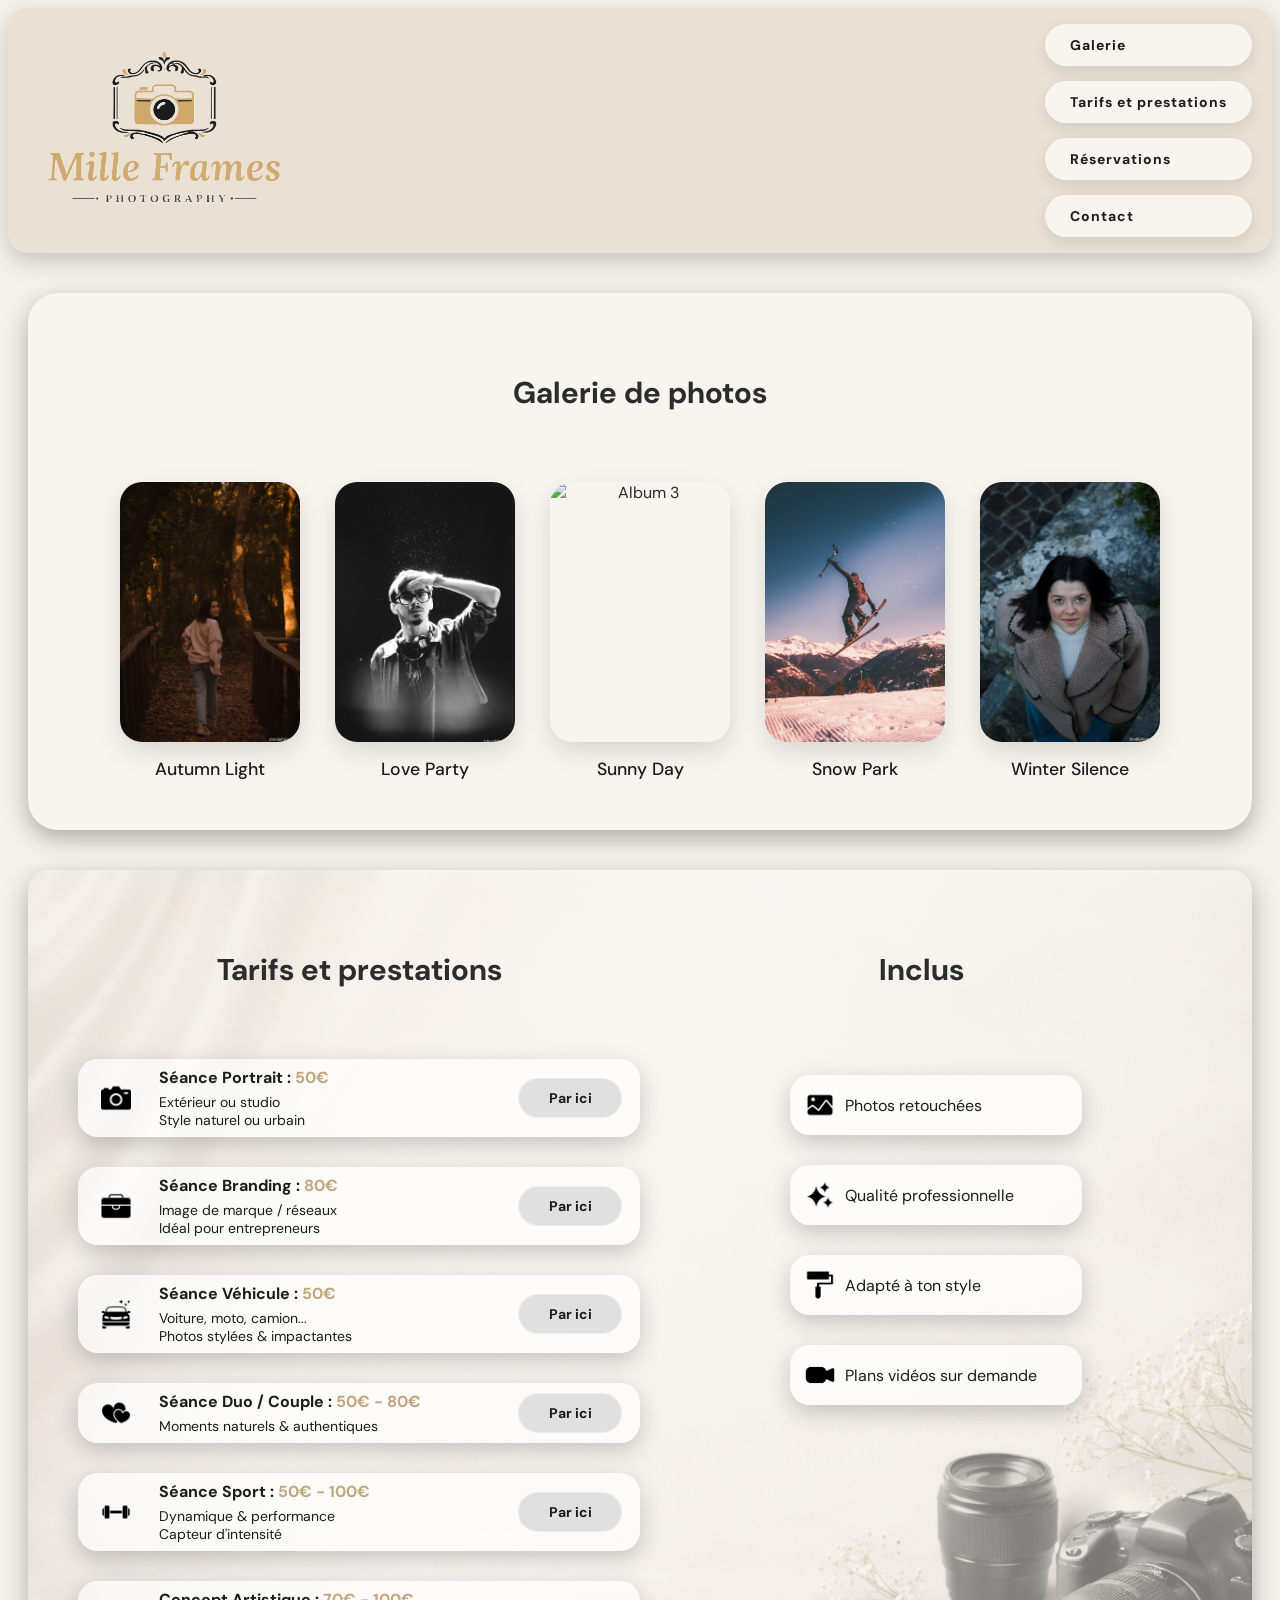
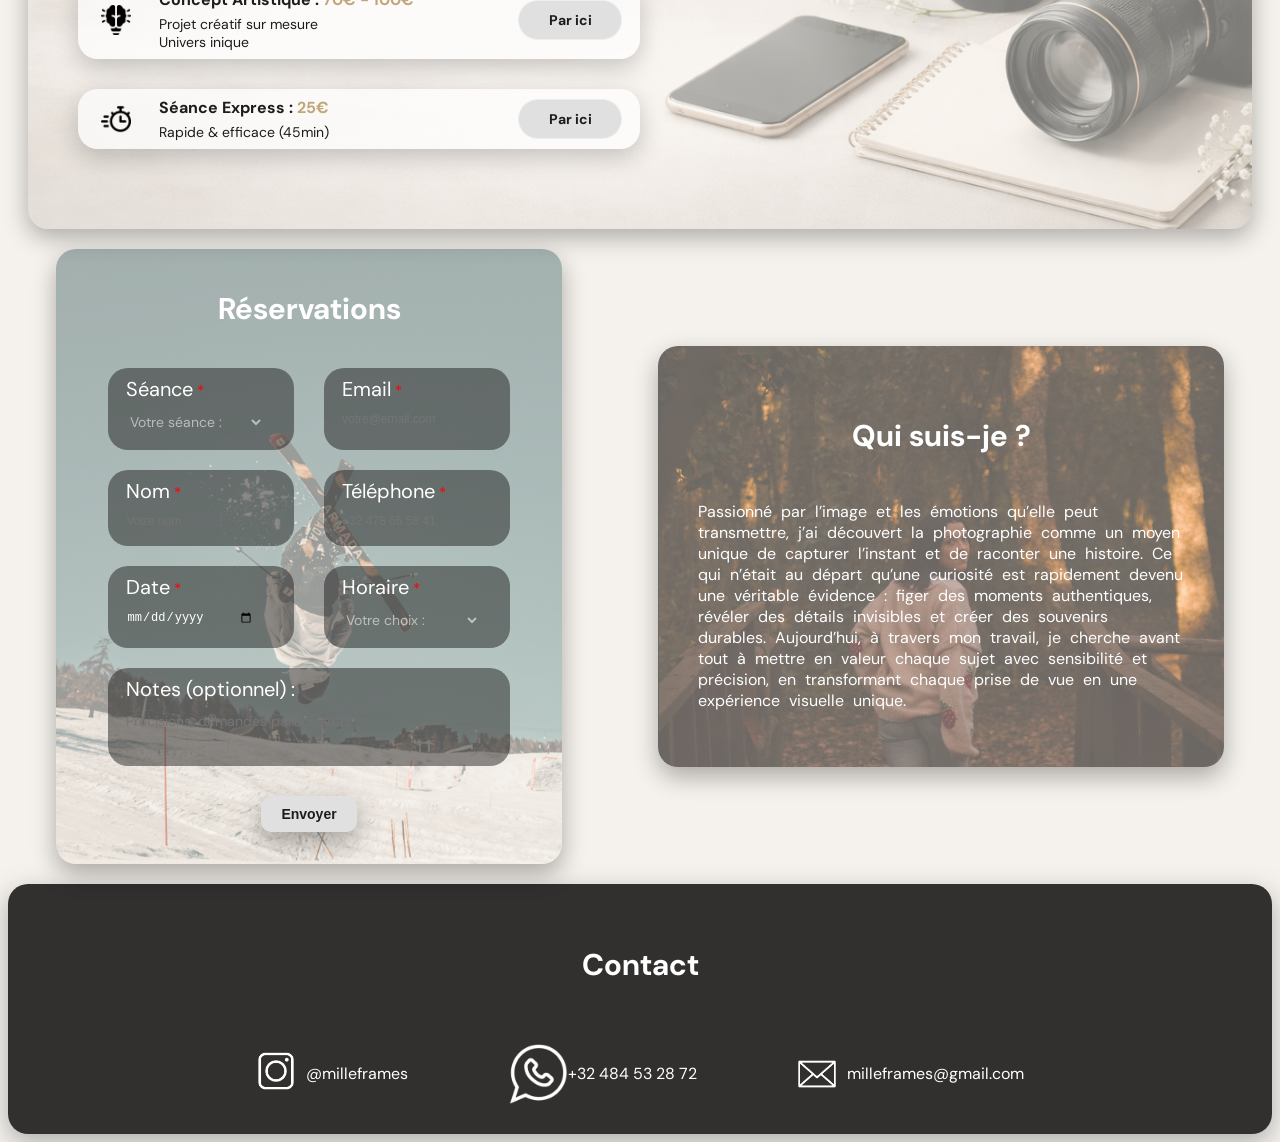
==== index.html @ 7a7fe170 "site complet" ====
<!DOCTYPE html>
<html lang="fr">
    <head>
        <title>Mille Frames</title>
        <link rel="stylesheet" href="styles.css">
        <link rel="icon" href="IMG/logo-modif.svg">
        <meta charset="UTF-8">
        <meta name="viewport" content="width=device-width, initial-scale=1.0">
        <script>
            window.addEventListener("load", () =>
        {
            document.querySelectorAll("form").forEach(form => form.reset())
        })
        </script>
    </head>
    <body>
        <header>
            <div class="main">
                <img class="icon-rond" src="IMG/logo-modif.png">       
            </div>
            <nav>
                <ul class="nav-list">
                    <li><a href="#gallery">Galerie</a></li>
                    <li><a href="#corps">Tarifs et prestations</a></li>
                    <li><a href="#reservation">Réservations</a></li>
                    <li><a href="#contact">Contact</a></li>
                </ul> 
            </nav>
           </div>
        </header>
        <section id="gallery" class="gallery-section">
            <h3>Galerie de photos</h3>
            <div class="album-cont">
                <a href="autumn.html" class="album">
                    <img class="fond"src="IMG/AutumnLight/al1.png" alt="Album 1">
                    <div class="album-info">
                        <span>Autumn Light</span>
                    </div>
                </a>
                <a href="LoveParty.html" class="album">
                    <img class="fond" src="IMG/LoveParty/dj.png" alt="Album 2">
                    <div class="album-info">
                        <span>Love Party</span>
                    </div>
                </a>
                <a href="SunnyDay.html" class="album">
                    <img class="fond" src="IMG/SunnyDay/sd.jpg" alt="Album 3">
                    <div class="album-info">
                        <span>Sunny Day</span>
                    </div>
                </a>
                <a href="SnowPark.html" class="album">
                    <img class="fond" src="IMG/SnowPark/sp10.png" alt="Album 2">
                    <div class="album-info">
                        <span>Snow Park</span>
                    </div>
                </a>
                <a href="WinterSilence.html" class="album">
                    <img class="fond" src="IMG/WinterSilence/ws1.png" alt="Album 2">
                    <div class="album-info">
                        <span>Winter Silence</span>
                    </div>
                </a>
            </div>
        </section>            
        <section id="corps">
            <img src="IMG/wallpaper.png" style="opacity: 0.5;" class="background">
            <div class="corps-cont">
                <div class="seances">
                <h3>Tarifs et prestations</h3>
                    <div class="seances-cont">
                        <div class="seance">
                            <div class="left">
                                <img class="img"src="IMG/photoo.png">
                                <div class="texte">
                                    <div class="titre">Séance Portrait : <span class="price-color">50€</span></div>
                                    <div class="description">Extérieur ou studio<br>Style naturel ou urbain</div>
                                </div>
                            </div>
                        <a class="button"href="#reservation">Par ici</a>
                        </div>
                    </div>
                    <div class="seances-cont">
                        <div class="seance">
                            <div class="left">
                                <img class="img" src="IMG/valise.png">
                                <div class="texte">
                                    <div class="titre">Séance Branding :<span class="price-color"> 80€</span></div>
                                    <div class="description">Image de marque / réseaux<br>Idéal pour entrepreneurs</div>
                                </div> 
                            </div> 
                        <a class="button"href="#reservation">Par ici</a>
                        </div>
                    </div>
                    <div class="seances-cont">
                        <div class="seance">
                            <div class="left">
                                <img class="img" src="IMG/voituree.png">
                                <div class="texte">
                                    <div class="titre">Séance Véhicule :<span class="price-color"> 50€</span></div>
                                    <div class="description">Voiture, moto, camion...<br>Photos stylées & impactantes</div>
                                </div>
                            </div>
                        <a class="button"href="#reservation">Par ici</a>
                        </div>
                    </div>
                    <div class="seances-cont">
                        <div class="seance">
                            <div class="left">
                                <img class="img" src="IMG/coeurs.png">
                                <div class="texte">
                                    <div class="titre">Séance Duo / Couple :<span class="price-color"> 50€ - 80€</span></div>
                                    <div class="description">Moments naturels & authentiques</div>
                                </div> 
                            </div>
                        <a class="button"href="#reservation">Par ici</a>
                        </div>
                    </div>
                    <div class="seances-cont">
                        <div class="seance">
                            <div class="left">
                                <img class="img" src="IMG/sport.png">
                                <div class="texte">
                                    <div class="titre">Séance Sport :<span class="price-color"> 50€ - 100€</span></div>
                                    <div class="description">Dynamique & performance<br>Capteur d'intensité</div>
                                </div>
                            </div>
                        <a class="button"href="#reservation">Par ici</a>
                        </div>
                    </div>
                    <div class="seances-cont">
                        <div class="seance">
                            <div class="left">
                                <img class="img" src="IMG/crea.png">
                                <div class="texte">
                                    <div class="titre">Concept Artistique :<span class="price-color"> 70€ - 100€</span></div>
                                    <div class="description">Projet créatif sur mesure<br>Univers inique</div>
                                </div>
                            </div>
                        <a class="button"href="#reservation">Par ici</a>
                        </div>
                    </div>
                    <div class="seances-cont">
                        <div class="seance">
                            <div class="left">
                                <img class="img" src="IMG/chrono.png">
                                <div class="texte">
                                    <div class="titre">Séance Express :<span class="price-color"> 25€</span></div>
                                    <div class="description">Rapide & efficace (45min)</div>
                                </div>
                            </div>
                        <a class="button"href="#reservation">Par ici</a>
                        </div>
                    </div>
                </div>
                <div class="inclus-cont">
                    <h3>Inclus</h3>
                    <div class="inclus">
                        <ul>
                            <li class="liste">
                                <div class="img-liste">
                                    <img src="IMG/retouches.png" class="logo-liste">
                                </div>
                                <div class="text-liste">Photos retouchées</div>
                            </li class>
                            <li class="liste">
                                <div class="img-liste">
                                    <img src="IMG/etoiles.png" class="logo-liste">
                                </div>
                                <div class="text-liste">Qualité professionnelle</div>
                            </li>
                            <li class="liste">
                                <div class="img-liste">
                                    <img src="IMG/style.png" class="logo-liste">
                                </div>
                                <div class="text-liste"> Adapté à ton style</div>
                            </li>
                            <li class="liste">
                                <div class="img-liste">
                                    <img src="IMG/camera.png" class="logo-liste">
                                </div>
                                <div class="text-liste">Plans vidéos sur demande</div>
                            </li>
                        </ul>
                    </div>
                </div>
            </div>
        </section>     
        <section id="reservation">
            <div class="gauche">
            <img src="IMG/SnowPark/sp11.png" style="opacity: 0.4;" class="background2">
                <h3>Réservations</h3>
                <form action="https://formsubmit.co/milleframes@gmail.com" method="POST">
                    <div class="formulaire">
                        <div class="field">
                            <label></span>Séance<span class="required"> * </span></label>
                            <select name="Séance" required>
                                <option value="" disabled selected>Votre séance :</option>
                                <option value="Portrait">Portrait</option>
                                <option value="Branding">Branding</option>
                                <option value="Véhicule">Véhicule</option>
                                <option value="Duo / Couple">Duo / Couple</option>
                                <option value="Sport">Sport</option>
                                <option value="Artistique">Artistique</option>
                                <option value="Express">Express</option>
                            </select>
                        </div>
                        <div class="field">
                            <label>Email<span class="required"> * </span></label>
                            <input type="email" name="Email" placeholder="votre@email.com" required>
                        </div class="field">
                        <div class="field">
                            <label>Nom<span class="required"> * </span></label>
                            <input type="text" name="Nom" placeholder="Votre nom" required>
                        </div>
                        <div class="field">
                            <label>Téléphone<span class="required"> * </span></label>
                            <input type="tel" name="Téléphone" placeholder="+32 478 65 58 41" required>
                        </div>
                        <div class="field">
                            <label>Date<span class="required"> * </span></label>
                            <input type="date" name="date" placeholder="Choisir une date">
                        </div>
                        <div class="field">
                            <label>Horaire<span class="required"> * </span></label>
                            <select name="Horaire" required>
                                <option value="" disabled selected>Votre choix :</option>
                                <option value="Matin">Matin</option>
                                <option value="Après-midi">Après-midi</otpion>
                                <option value="Soirée">Soirée</option>
                            </select>
                        </div>
                        <div class="field full">
                            <label>Notes (optionnel) :</label>
                            <textarea name="Notes" placeholder="Précisions, demandes particulières"></textarea>
                        </div>
                        <input type="hidden" name="_subject" value="Nouvelle réservation">
                        <input type="hidden" name="_captcha" value="false">
                        <input type="hidden" name="_template" value="table">

                                                        <!--  remplacer le lien par l'url du site  -->

                        <input type="hidden" name="_next" value="http://127.0.0.1:5500/Merci.html">
                        <button class="btn-reservation">Envoyer</button>
                    </div>
                </form>
            </div>
            <div class="droite">
            <img src="IMG/AutumnLight/al1.png" style="opacity: 0.6;" class="background">
                <!--<h3>Inclus</h3>-->
                <h3>Qui suis-je ?</h3>
                <div class="me">
                    <p>
                        Passionné par l’image et les émotions qu’elle peut transmettre, 
                        j’ai découvert la photographie comme un moyen unique de capturer
                         l’instant et de raconter une histoire. Ce qui n’était au départ 
                         qu’une curiosité est rapidement devenu une véritable évidence : 
                         figer des moments authentiques, révéler des détails invisibles 
                         et créer des souvenirs durables. Aujourd’hui, à travers mon 
                         travail, je cherche avant tout à mettre en valeur chaque sujet 
                         avec sensibilité et précision, en transformant chaque prise 
                         de vue en une expérience visuelle unique.
                    </p>
                </div>
            </div>
        </section>
    </body>
    <footer>
        <h5>Contact</h5>
        <div id="contact">
            <div class="insta">
                <a href="https://www.instagram.com/milleframes?utm_source=ig_web_button_
            share_sheet&igsh=ZDNlZDc0MzIxNw==" 
        target="_blank">
                <img class ="logo-insta" src="IMG/insta.png">
                </a>
                <p>@milleframes</p>
            </div>
            <div class="whatsapp">
                <img class="logo-whatsapp" src="IMG/whatsapp.png">
                <p>+32 484 53 28 72</p>
            </div>
            <div class="email">
                <img class="logo-email" src="IMG/mail.png">
                <p>milleframes@gmail.com</p>
            </div>
        </div>
    </footer>
</html>
---- styles.css ----
body
{
    background:#f5f2ed;
    background-size:cover;
    font-family: "DM Sans";
    color:#1c1c1c;
}

@font-face 
{
    font-family: "Lora";
    src: url("Fonts/Lora-Italic-VariableFont_wght.ttf"), 
    url("Fonts/Lora-VariableFont_wght.ttf");
    font-family: "DM Sans";
    src:url("Fonts/DMSans-VariableFont_opsz\,wght.ttf");
}
h3
{
    font-size:30px;
    padding-bottom:40px;
    text-align: center;
    color:#2c2c2c;
}
h4
{
    font-size:30px;
    color: #c2a57b;
}
p
{
    font-size:20px;
}
header
{
    background-color: #c2a47b38;
    box-shadow: 0 8px 25px rgba(0,0,0,0.2);
    width:100%;
    height: auto;
    display:flex;
    justify-content: space-between;
    align-items: center;
    box-sizing: border-box;
    border-radius: 20px;
    gap:40px;
}
header p a
{
    font-weight: bold;
}
header .icon-gallery-merci
{
    display: flex;
    position: relative;
    justify-content: center;
    width:20%;
    margin:30px;
}
header .retour
{
    display: flex;
    position: absolute;
    top:20px;
    right:20px;
    box-sizing: border-box;
}
.h1-pg-annexe
{
    display: flex;
    justify-content: space-around;
    background-color: #f5f2ed;
    box-shadow: 0 8px 25px rgb(0,0,0,0.2);
    border-radius: 20px;
    margin-top:50px;
    width:100%;
    align-items: center;
    margin:30px auto;
    padding:10px;
    color:#2c2c2c;
    box-sizing: border-box;
    font-size:35px;
}
.retour
{
    text-decoration: none;
    color:#1c1c1c;
    text-transform: bold;
    border-radius: 30px;
    box-shadow: 0 8px 25px rgba(0,0,0,0.2);
    padding:12px 25px;
    transition:all 0.3s ease;
    background: #f5f2ed;
    font-size:15px;
    position: absolute;
}
.retour:hover
{
    color:#c2a57b;
    transform:translateY(-3px);
    background: #1c1c1c;
    color:white;
}
.merci
{
    display: flex;
    flex-direction: column;
    justify-content: center;
    background-color: #f5f2ed;
    box-shadow: 0 8px 25px rgb(0,0,0,0.2);
    border-radius: 20px;
    box-sizing: border-box;
    margin-top:50px;
    margin:80px 100px;
}
.titre-merci
{
    display: flex;
    justify-content: space-around;
    margin-top:50px;
    width:100%;
    align-items: center;
    margin:30px auto;
    padding:10px;
    color:#2c2c2c;
    font-size:40px;
}
.corps-merci
{
    text-align: center;
    font-size:30px;
    display: flex;
    flex-direction: column;
    justify-content: center;
    align-items: center;
}
.corps-merci p
{
    font-size:20px;
    margin:0;
}

.retour-merci
{
    color:#1c1c1c;
    font-size:15px;
    padding:20px;
    text-decoration: none;
    border-radius:30px;
    background: #e0e0e0;
    margin:60px 0 30px 0;
}
.retour-merci:hover
{
    background: #1c1c1c;
    color:white;
}
.icon-rond
{
    width:40%;
    margin: 30px;
}
header .icon-gallery
{
    display:flex;
    position:relative;
    justify-content: center;
    width:20%;
    margin:30px;

}
.main
{
    width:50%;
    box-sizing: border-box;
}
.main h1
{
    margin:0;
}
h1
{
    font-size:48px;
    color:#c2a57b;
    margin:0;
}
.main h2
{
    font-size: 20px;
    text-align: left;
    color:#3a3a3a
}
.nav 
{
  position: fixed;
  top: 30px;
  right: 40px;
  backdrop-filter: blur(10px);
}
.nav-list 
{
  list-style: none;
  display: flex;
  flex-direction: column;
  gap: 15px;
  margin-right:20px;
}
.nav-list a 
{
  display: block;
  padding: 12px 25px;
  background: #f8f5f0;
  color: #1c1c1c;
  text-decoration: none;
  border-radius: 30px;
  font-size: 14px;
  letter-spacing: 1px;
  font-weight: bold;
  box-shadow: 0 5px 15px rgba(0,0,0,0.1);
  transition: all 0.3s ease;
}
.nav-list a:hover 
{
  transform: translateY(-3px);
  background: #1c1c1c;
  color: white;
  box-shadow: 0 10px 25px rgba(0,0,0,0.2);
}
.gallery-section 
{
    margin:40px 20px;
    padding: 50px 30px;
    background: #f8f5f0;
    border-radius: 30px;
    box-shadow: 0 8px 25px rgba(0, 0, 0, 0.3);
}

.gallery-section h2 {
  text-align: center;
  font-size: 3rem;
  margin-bottom: 50px;
  color: #2b2b2b;
}
.album-cont {
  display: flex;
  justify-content: center;
  flex-wrap: wrap;
  gap: 35px;
}

.album {
  width: 180px;
  text-decoration: none;
  color: #2b2b2b;
  text-align: center;
  transition: transform 0.3s ease;
}

.album img {
  width: 100%;
  height: 260px;
  object-fit: cover;
  display: block;
  border-radius: 22px;
  box-shadow: 0 10px 25px rgba(0, 0, 0, 0.12);
  transition: transform 0.35s ease, box-shadow 0.35s ease;
}

.album span {
  display: block;
  margin-top: 16px;
  font-size: 1.1rem;
  font-weight: 500;
  transition: color 0.3s ease;
}

.album:hover img {
  transform: scale(1.05);
  box-shadow: 0 16px 35px rgba(0, 0, 0, 0.18);
}

.album:hover span {
  color: #b88a6a;
}
.album-cont p:hover
{
    color:#c2a57b;
}
.album a::after
{
    content:"";
    position:absolute;
    width:0;
    height:2px;
    background: #c2a57b;
    left:0;
    bottom:5px;
    transition: 0,03s;
}
.album a:hover::after
{
    width:50%;
    justify-self:center;
}

.album-info
{
    color:#1c1c1c;
    text-align: center;
}
.images
{
    display: flex;
    gap:20px;
    justify-content: center;
    margin:0 60px;
}
.expo
{
    border-radius: 30px;
    width:15%;
    height:fit-content;
}
#corps #seances .seances-cont .button
{
    text-decoration-line: none;
}
#corps
{
    margin:20px;
    box-sizing:border-box;
    background-size: cover;
    background-position: center;
    box-shadow: 0 8px 25px rgba(0,0,0,0.3);
    border-radius: 20px;
    position: relative;
    overflow: hidden;
}
#corps .background
{
    position:absolute;
    top:0;
    left:0;
    width:100%;
    height:100%;
    object-fit: cover;
    z-index: -1;
}
.corps-cont
{
    display: flex;
    flex-direction: row;
    justify-content: center;
    padding:40px;
    margin:10px;
}
.seances
{
    font-size:20px;
    display:flex;
    flex-direction: column;
    box-sizing: border-box;
    width:100%;
}
.seances-cont
{
    display: flex;
    align-items: center;
    margin-bottom:30px;
}
.seance
{
    background-color:rgb(255,255,255,0.7);
    box-shadow: 0 8px 25px rgba(0,0,0,0.2);
    border-radius:20px;
    display:flex;
    align-items: center;
    justify-content: space-between;
    box-sizing: border-box;
    height: fit-content;
    width:100%;
    padding: 8px;
}
.price-color
{
    color:#c2a57b;
}
.button
{
    border:1px solid rgb(255,255,255,0.4);
    background-color: #e0e0e0;
    color:#1c1c1c;
    border-radius: 30px;
    display: inline-block;
    text-align: center;
    width: 15%;
    padding:10px;
    margin-right:10px;
    transition:all 0.3s ease;
    text-decoration: none;
    font-size:14px;
    font-weight: bold;
}
.button:hover
{
    background-color:#1c1c1c;
    transform:translateY(-3px);
    color:white;
}

.inclus-cont
{
    border-radius: 20px;
    width:100%;
}
.inclus
{
    display: flex;
    justify-content: center;
}
.inclus ul
{
    padding:0;
    display: flex;
    flex-direction: column;
    gap:30px;
}
.liste
{
    display: flex;
    flex-direction: row;
    padding:15px;
    list-style: none;
    background-color: rgb(255,255,255,0.7);
    box-shadow: 0 8px 25px rgba(0,0,0,0.2);
    border-radius: 20px;
    align-items: center;
    font-size:16px;
    width:100%;
}
.img-liste
{
    display: flex;
}
.logo-liste
{
    width:30px;
    margin:0 10px 0 0;
}
.left
{
    display: flex;
    align-items: center;
    gap:8px;
}
.texte
{
    text-align: left;
    padding-left:20px;
}
.titre
{
    font-weight: bold;
}
.description
{
    color:#1c1c1c;
}
.titre
{
    font-weight: bold;
    font-size:16px;
    margin-bottom: 5px;
}
.description
{
    font-size:14px;
}
.img
{
    width:30px;
    margin-left:15px;
}
#reservation
{
    display: flex;
    flex-direction: row;
    justify-content: space-around;
    align-items: center;
    width:100%;
    height:100%;
    margin-bottom:20px;
}
#agenda
{
    background: transparent;
    color:white;
    font-family: "DM Sans";
    font-size:20px;
    color:white;
    border:none;
}
select
{
    background-color: transparent;
    border:none;
    color:rgba(255, 255, 255, 0.377);
    font-family: "DM Sans";
    font-size: 14px;
    padding:10px;
}
select option
{
    color:#1c1c1c;
    font-family: "DM Sans","arial";
}
select:invalid
{
    color:rgba(255,255,255,0.548);
}
select:not(:invalid)
{
    color:white;
}
.formulaire
{
    display:grid;
    grid-template-columns: 1fr 1fr;
    gap:20px 30px;
    box-sizing:border-box;
    width:90%;
}
.formulaire > *
{
    min-width:0;
}
input, textarea, select
{
    width:100%;
    box-sizing: border-box;
}
.field
{
    background: #1c1c1c7c;
    border-radius: 20px;
    display: flex;
    flex-direction: column;
    padding:8px;
    padding-right:30px;
    box-sizing: border-box;
}
.field:has(input:focus):hover
{
    border-color: white;
}
.field label
{
    font-size:20px;
    margin-left:10px;
    color:white;
}
.field.full
{
    grid-column: 1/-1;
}
.field textarea
{
    width:100%;
    padding:10px;
    background: transparent;
    border:transparent;
    resize: none;
    color:rgb(255, 255, 255,0.9);
    font-family: "DM Sans";
    outline:none;
    font-size:14px;
}

.field input
{
    padding:10px;
    width:100%;
    background:none;
    border:none;
    color:rgba(255, 255, 255, 0.9);
    outline:none;
    font-size:12px;
}
.field input:not(:placeholder-shown), 
.field textarea:not(:placeholder-shown)
{
    color:white;
}
.required
{
    color:red;
    font-size:15px;
}
.gauche
{
    color:rgb(255,255,255,0.7);
    box-shadow: 0 10px 25px rgba(0,0,0,0.3);
    padding:0 30px;
    width:40%;
    height:615px;
    box-sizing: border-box;
    background-size: cover;
    background-position: center;
    border-radius: 20px;
    position: relative;
    overflow: hidden;
}
.gauche form
{
    display: grid;
    justify-items: center;
}
.gauche .background2
{
    position:absolute;
    top:0;
    left:0;
    width:100%;
    height:100%;
    object-fit: cover;
    z-index: -1;
}
.gauche h3
{
    color:white;
    margin-top:40px;
    margin-bottom:20px;
    padding-bottom:20px;
}
.gauche p
{
    text-align: center;
}
.droite
{
    color:white;
    border-radius: 20px;
    padding:30px;
    width:40%;
    height:60%;
    background-size: cover;
    background-position: center;
    box-shadow: 0 10px 25px rgba(0,0,0,0.3);
    border-radius: 20px;
    position: relative;
    overflow: hidden;
}
.droite .background
{
    position:absolute;
    top:0;
    left:0;
    width:100%;
    height:100%;
    object-fit: cover;
    z-index: -1;
}
.droite h3
{
    color:white;
    margin-top:40px;
    margin-bottom:0;
    padding-bottom:20px;
}
.me p
{
    padding:10px;
    font-size:16px;
    color:white;
    word-spacing: 5px;
}
.btn-reservation
{
    background:#e0e0e0;
    border-radius: 10px;
    color:#1c1c1c;
    border: 1px solid rgb(255,255,255,0.4);
    box-shadow:0 10px 25px rgb(0,0,0,0.3);
    margin-top:10px;
    font-size: 14px;
    font-weight: bold;
    border: transparent;
    grid-column: 1/-1;
    justify-self: center;
    padding:10px 20px;
    transition:all 0.3s ease;
}
.btn-reservation:hover
{
    background:#1c1c1c;
    box-shadow:0 10px 25px rgb(0,0,0,0.3);
    color:white;
    transform: translateY(-3px);
    transition: all 0.3s ease;
}
.logo
{
    width:70px;
}
.link
{
    color:rgb(0, 0, 165);
    padding-left:20px;
}
.link:hover
{
    color:rgb(156, 0, 0);
}

.galerie-container
{
    width:95%;
    box-sizing: border-box;
    margin:50px;
    display: grid;
    grid-template-columns:repeat(auto-fit,minmax(200px,200px));
    gap:4em;
}
.galerie-img
{
    width:100%;
    object-fit: cover;
    border-radius: 10px;
    box-shadow: 0 10px 25px rgba(0, 0, 0, 0.12);
    transition: transform 0.35s ease, box-shadow 0.35s ease;
    backdrop-filter: blur(10px);
}
.galerie-img:hover
{
    transform: scale(1.05);
}
footer
{
    height:250px;
    background-color:rgb(0,0,0,0.8);
    border-radius: 20px;
    box-shadow: 0 8px 25px rgb(104, 104, 104,0.5);
    display: flex;
    flex-direction: column;
    align-items: center;
    justify-content: center;
}
footer h5
{
    font-size: 30px;
    color:white;
    margin-bottom: 60px;
    text-align: center;
    margin-top:30px;
}
footer p 
{
    color:white;
    font-size: 16px;
}
#contact
{
    display: flex;
    flex-direction: row;
    justify-content: space-around;
    align-items: center;
    gap:100px;
}
#contact .email, .whatsapp, .insta
{
    display: flex;
    flex-direction: row;
    align-items: center;
}
.lien
{
    display: flex;
    padding-right:30px;
}
.logo-whatsapp
{
    filter:invert(1);
    width:60px;
}
.logo-email
{
    filter:invert(1);
    width:40px;
    margin-right:10px;
}
.logo-insta
{
    width:40px;
    filter:invert(1);
    margin-right:10px;
}
.email
{
    display: flex;
    flex-direction: row;
}
.insta
{
    display: flex;
    flex-direction: row;
}
.whatsapp
{
    display: flex;
    flex-direction: row;
}

.lightbox {
    display: none;
    position: fixed;
    inset: 0;
    width: 100%;
    height: 100%;
    background: rgba(0, 0, 0, 0.9);
    justify-content: center;
    align-items: center;
    z-index: 9999;
}
.lightbox.active {
    display: flex;
}
#lightboxImg {
    max-width: 100%;
    max-height: 100%;
    width: auto;
    height: auto;
    object-fit: contain;
    border-radius: 10px;
    display: block;
}
.close {
    position: absolute;
    top: 100px;
    right: 200px;
    font-size: 50px;
    color: white;
    cursor: pointer;
    line-height: 1;
    z-index: 10000;
    font-weight: bold;
    background-color:rgb(104, 104, 104,0.5);
    padding:10px 15px;
    border-radius: 20px;
}


@media screen and (max-width:768px)
{

    header
    {
        display: flex;
        flex-direction: column;
        align-items: center;
        gap:20px;
        padding:0;
    }
    header .main
    {
        margin:0;
    }
    header .nav-list
    {
        margin:0;
    }
    body
    {
        display: flex;
        flex-direction: column;
        margin-top:0;
        min-width: 0;
        height: auto;
    }
    h3 
    {
        display: flex;
        justify-content: center;
        font-size:20px;
        padding:0;
    }
    h1
    {
        text-align: center;
        font-size:20px;
    }
    .icon-rond
    {
        margin:0;
        width:100%;
        height:auto;
        padding:20px 100px;
    }
    .main
    {
        display: flex;
        flex-direction: row;
        box-sizing: border-box;
        font-size:16px;
        width: 100%;
    }
    .main h1
    {
        font-size:25px;
        margin-top:8px;
        width: 100%;
    }
    .main h2
    {
        font-size: 15px;
        width: 100%;
    }
    nav
    {
        top: 20px;
        right: 20px;
        margin-bottom:20px;
    }
    .nav-list 
    {
        margin-top:0;
        display: flex;
        flex-direction: row;
        gap:8px;
        width:100%;
        box-sizing: border-box;
    }
    .nav-list a 
    {
        padding:10px;
        font-size: 8px;
    }
    .album-cont
    {
        margin-left:0;
        display: flex;
        flex-wrap: nowrap;
        overflow-x: auto;
        overflow-y: hidden;
        gap:16px;
        padding:5px;
        scroll-snap-type: x mandatory;
        -webkit-overflow-scrollig:touch;
        scroll-padding-left:16px;
        justify-content: unset;
        width:100%;
        box-sizing: border-box;
        box-shadow: none;
    }
    .album-cont::-webkit-scrollbar
    {
        display:none;
    }
    .album
    {
        flex: 0 0 auto;
        width: 140px;
        height:auto;
        scroll-snap-align: start;
        box-shadow: none;
    }
    .album:hover img
    {
        box-shadow:none;
    }
    .album .fond
    {
        width:100%;
        height:220px;
        object-fit:cover;
        display:block;
    }    
    .gallery-section 
    {
        padding:20px;
        margin-top:20px;
        margin-bottom:0;
        height:auto;
    }

    .gallery-section h2 {
        font-size: 2rem;
        margin-bottom: 30px;
    }

    .album-grid {
        gap: 20px;
    }

    .album-card {
        width: 140px;
    }

    .album-card img {
        height: 210px;
    }

    .album-card span {
        font-size: 1rem;
    }

    header .icon-gallery-merci
    {
        width:60%;
    }
    header .icon-gallery
    {
        width:60%;
        margin-bottom:0;
    }
    header .retour
    {
        position:static;
    }
    .retour
    {
        font-size:12px;
    }
    .h1-pg-annexe
    {
       font-size:20px;
       width:90%;
       margin-bottom:0;
    }
    .galerie-container
    {
        display: flex;
        flex-direction: column;
        width:100%;
        box-sizing:border-box;
        margin:0;
        padding:60px;
    }
    #lightboxImg
    {
        width:90%;
        
    }
    .close
    {
        display: flex;
        width:40px;
        height:40px;
        font-size:20px;
        font-family: "arial";
        justify-content: center;
        align-items: center;
        padding:0;
        font-weight: normal;
        right:15px;
        top:15px;        
    }

    #corps
    {
        margin:20px 0 0 0;
        display: flex;
        justify-content: flex-start;
        flex-direction: column;
        position: relative;
        overflow: hidden;
        max-width: 100%;
        box-sizing: border-box;
    }
    #corps .background
    {
        position: absolute;
        inset:0;
        width:100%;
        height:100%;
        object-fit:cover;
        z-index: 0;
        display: block;
    }
    .corps-cont
    {
        display: flex;
        flex-direction: column;
        align-items: center;
        justify-content: space-around;
        width:100%;
        padding:0;
        margin:0;
        position:relative;
        z-index:1;
    }
    .inclus-cont
    {
        display: flex;
        align-items: center;
        justify-content: center;
        flex-direction: column;
        margin:20px 0;
        width:100%;
        height:auto;
        border-radius: 20px;
    }
    .inclus
    {
        width:100%;
        margin:0 0 20px 0;
    }
    .inclus ul 
    {
        display: flex;
        justify-content: center;
        align-items: center;
        gap:15px;
    }
    .inclus-cont h3
    {
        margin-bottom:0;
    }
    .liste
    {
        width: 100%;
        padding:10px;
    }
    .logo-liste
    {
        width:20px;
    }
    .text-liste
    {
        font-size:12px;
    }
    .seances
    {
        display: flex;
        flex-direction: column;
        width:90%;
        font-size:10px;
        padding:20px 0;
    }
    .seances h3
    {
        margin:20px 0;
    }
    .seances-cont
    {
        width:100%;
        margin-bottom:20px;
        justify-content: space-around;
    }
    .button
    {
        width: 15%;
        padding:8px;
        color:#1c1c1c;
        font-weight: bold;
        text-decoration: none;
        font-size:10px;
    }
    .button:hover
    {
        background-color: #1c1c1c;
        color:white;
    }
    .seance
    {
        margin:0;
    }
    .img
    {
        width:20px;
        margin:0 10px 0 15px;
    }
    .texte
    {
        display: flex;
        flex-direction: column;
        width:100%;
        padding-left:0;
    }
    .titre, .description
    {
        width:100%;
        font-size:12px;
    }
    .price
    {
        margin-right:0;
    }
    #reservation
    {
        display: flex;
        flex-direction: column;
        justify-content: flex-start;
    }
    .gauche
    {
        width:100%;
        height:auto;
        padding:20px 0;
        margin:20px 0;
    }
    .gauche h3
    {
        padding:0;
        margin-top:20px;
    }
    .gauche form 
    {
        width:100%;
        height:auto;
    }
    .formulaire
    {
        display: flex;
        flex-direction: column;
        width:70%;
        height:auto;
    }
    .field
    {
        padding:3px;
        width:100%;
    }
    .field label
    {
        padding:8px;
        margin:0;
        font-size:12px;
    }
    .field textarea, .field input
    {
        font-size: 12px;
        padding: 0 8px 8px 8px;
        font-family: "DM Sans";
    }
    .fiel input[type="date"]
    {
        background: transparent;
    }
    .field input[type="date"]::-webkit-calendar-picker-indicator
    {
        opacity:0;
        appearance: none;
        -webkit-appearance: none;
        border:none;
        outline:none;
        box-shadow: none;
        position:absolute;
    }
    .btn-reservation
    {
        font-size: 12px;
        padding:10px;
    }
    select
    {
        font-size:12px;
        padding:0 8px 8px 8px;
        font-family: "DM Sans";
        font-weight: normal;
        color:rgba(255, 255, 255, 0.367);
        border:none;
        outline:none;
        box-shadow: none;
    }
    .droite
    {
        margin-top:10px;
        display: flex;
        flex-direction: column;
        width: 100%;
        padding:20px 0;
    }
    .droite h3
    {
        margin-top:20px;
    }
    .droite p
    {
        padding:30px;
        font-size:12px;
    }
    ul
    {
        padding:0;
    }
    .merci
    {
        margin:20px 0;
        width:100%;
        height:auto;
        box-sizing: border-box;
    }
    .titre-merci
    {
        font-size:20px;
    }
    .corps-merci p
    {
        font-size:15px;
    }
    .retour-merci
    {
        font-size:10px;
        padding:10px;
    }
    footer
    {
        padding:0;
        width:100%;
        height:auto;
    }
    footer h5
    {
        font-size:20px;
        text-align: center;
        padding-top:20px;
        margin-top:20px;
        margin-left:0;
        margin-bottom:20px;
    }
    .logo-email
    {
        width:30px;
    }
    .logo-whatsapp
    {
        width:30px;
        margin-right:10px;
    }
    .logo-insta
    {
        width:30px;
    }
    .insta
    {
        height:auto;
        width:100%;
        padding:0;
    }
    .email
    {
        padding:0;
        width:100%;
        height:auto;
    }
    .whatsapp
    {
        height:auto;
        width:100%;
        padding:0;
    }
    #contact
    {
        width:100%;
        height:auto;
        display: flex;
        flex-direction: column;
        box-sizing: border-box;
        gap:1px;
        margin:30px 0;
        padding:0 30px;
    }
    #contact p
    {
        font-size: 10px;
    }
}
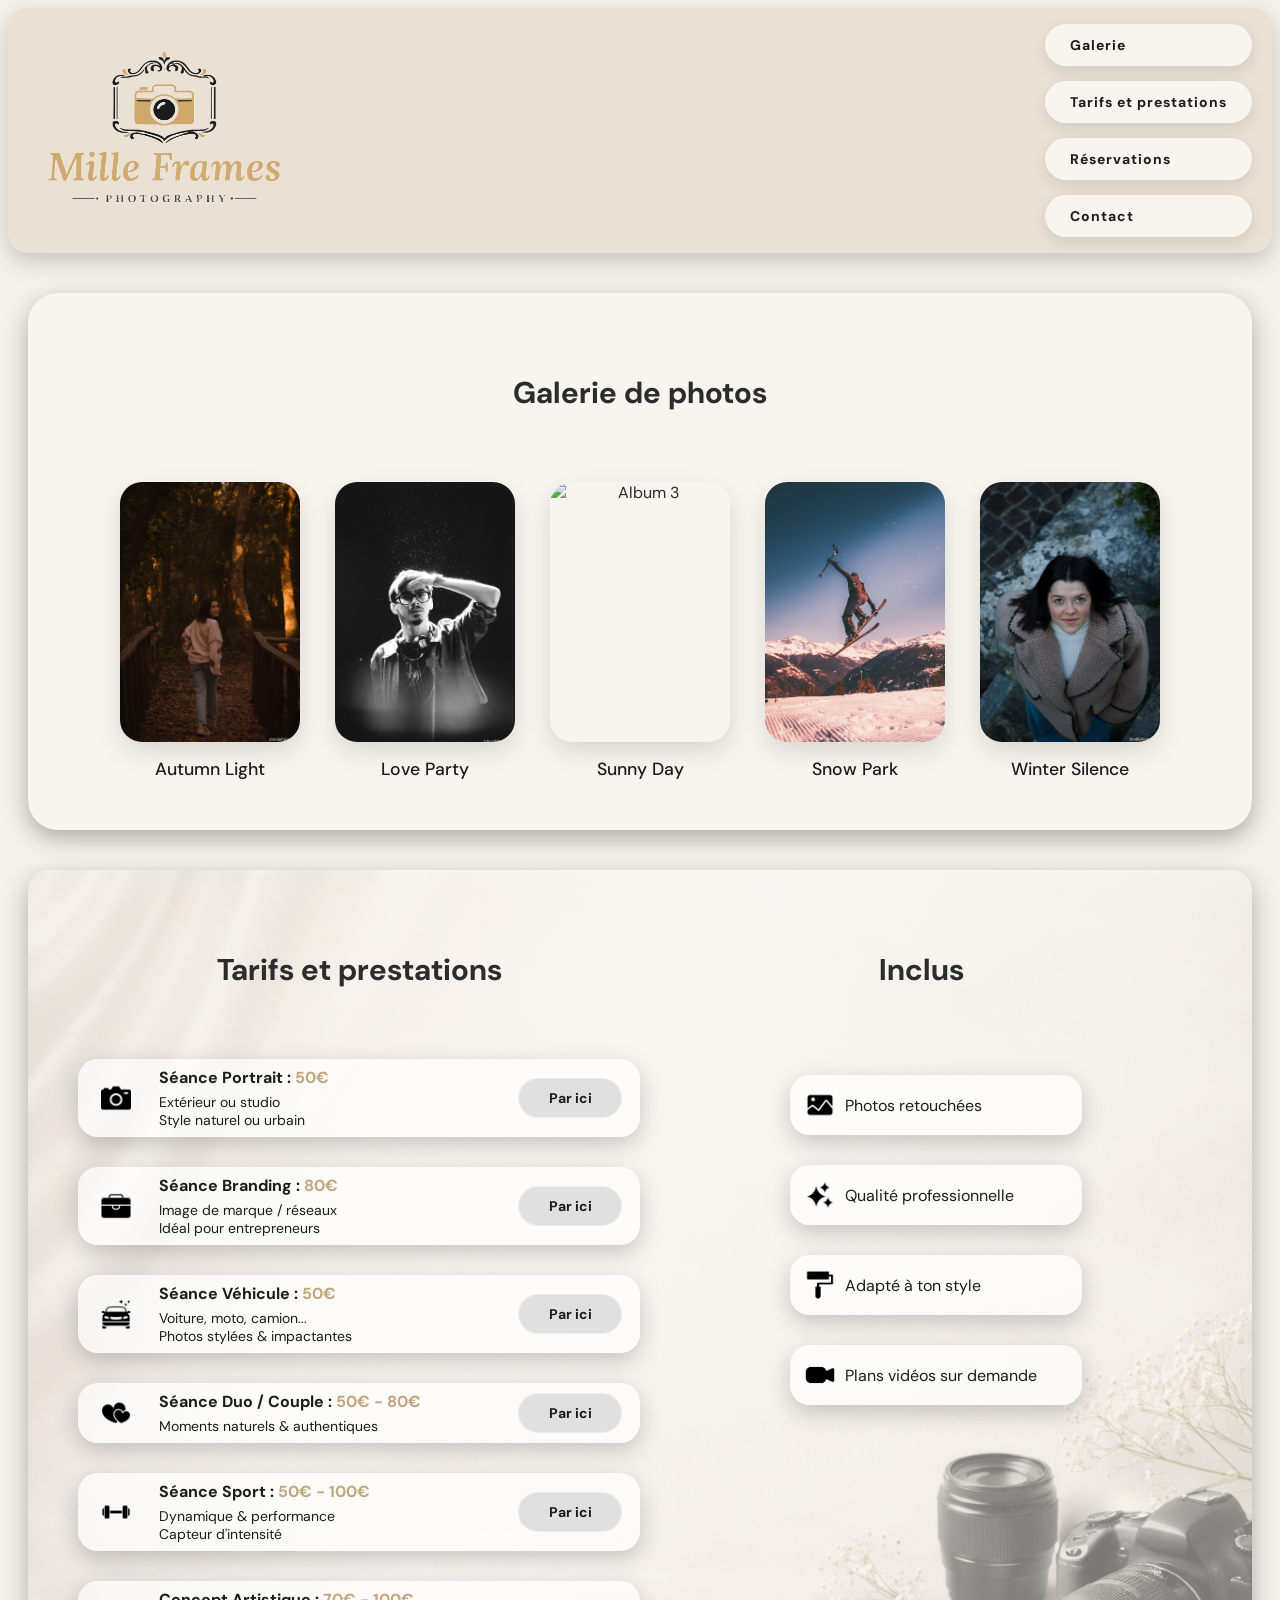
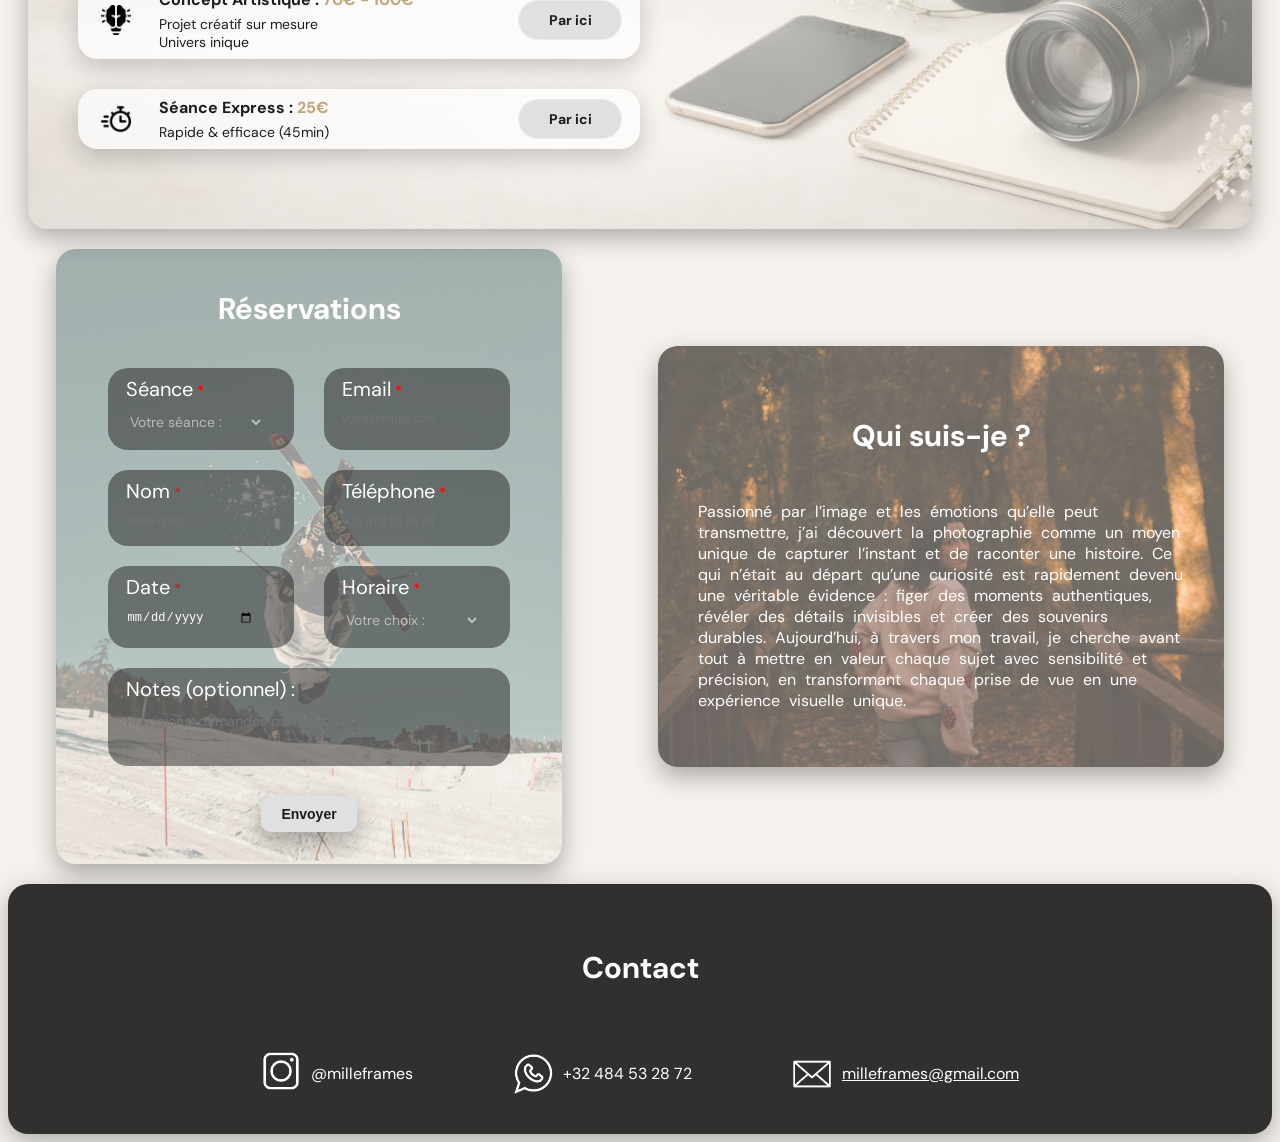
==== commit 3c72f28b: "correction logo whatsapp et lien gmail" ====
--- a/index.html
+++ b/index.html
@@ -282,7 +282,7 @@
             </div>
             <div class="email">
                 <img class="logo-email" src="IMG/mail.png">
-                <p>milleframes@gmail.com</p>
+                <a href="mailto:milleframes@gmail.com">milleframes@gmail.com</a>
             </div>
         </div>
     </footer>
--- a/styles.css
+++ b/styles.css
@@ -770,6 +770,10 @@
     flex-direction: row;
     align-items: center;
 }
+.email a
+{
+    color:white;
+}
 .lien
 {
     display: flex;
@@ -778,7 +782,8 @@
 .logo-whatsapp
 {
     filter:invert(1);
-    width:60px;
+    width:40px;
+    margin-right:10px;
 }
 .logo-email
 {
@@ -889,7 +894,7 @@
     .icon-rond
     {
         margin:0;
-        width:100%;
+        width:60%;
         height:auto;
         padding:20px 100px;
     }
@@ -1314,7 +1319,7 @@
         padding-top:20px;
         margin-top:20px;
         margin-left:0;
-        margin-bottom:20px;
+        margin-bottom:0;
     }
     .logo-email
     {
@@ -1340,6 +1345,10 @@
         padding:0;
         width:100%;
         height:auto;
+    }
+    .email a
+    {
+        font-size:10px;
     }
     .whatsapp
     {
@@ -1361,5 +1370,7 @@
     #contact p
     {
         font-size: 10px;
-    }
-}
+        color:white;
+    
+    }
+}
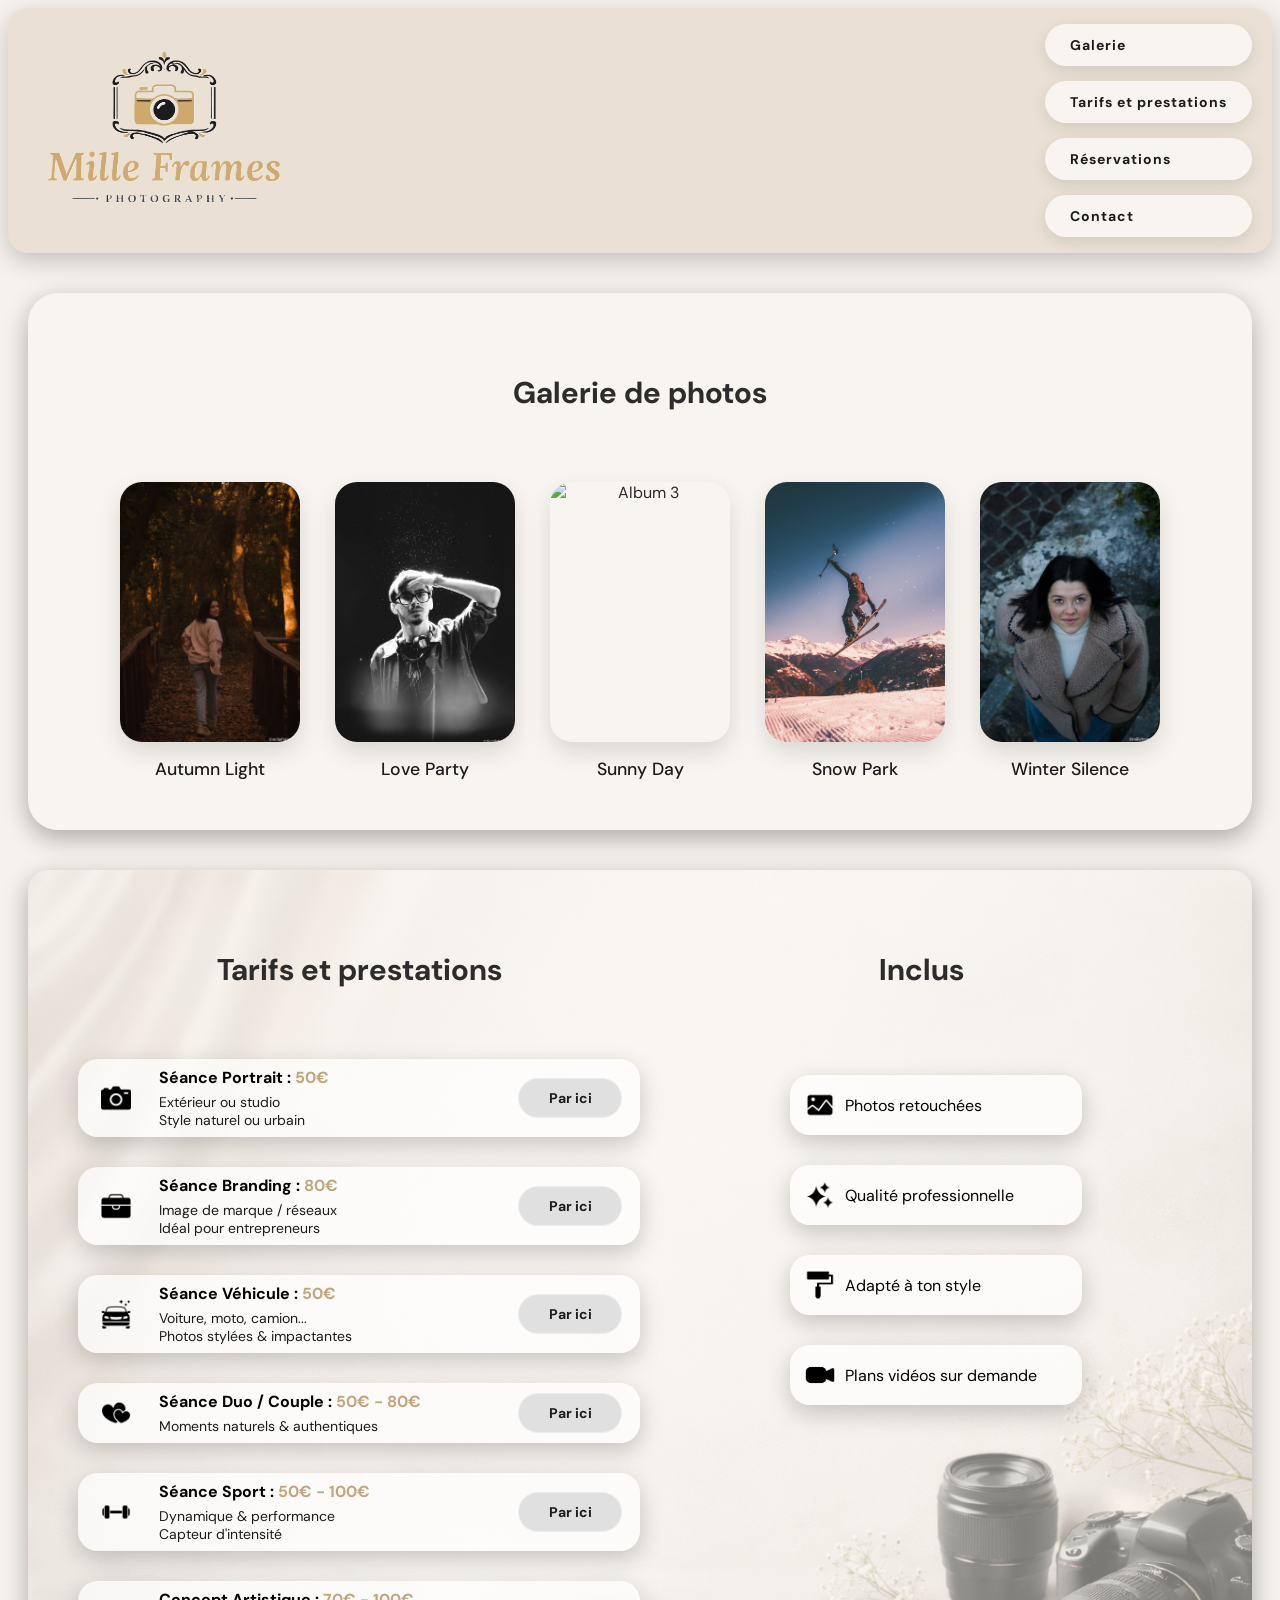
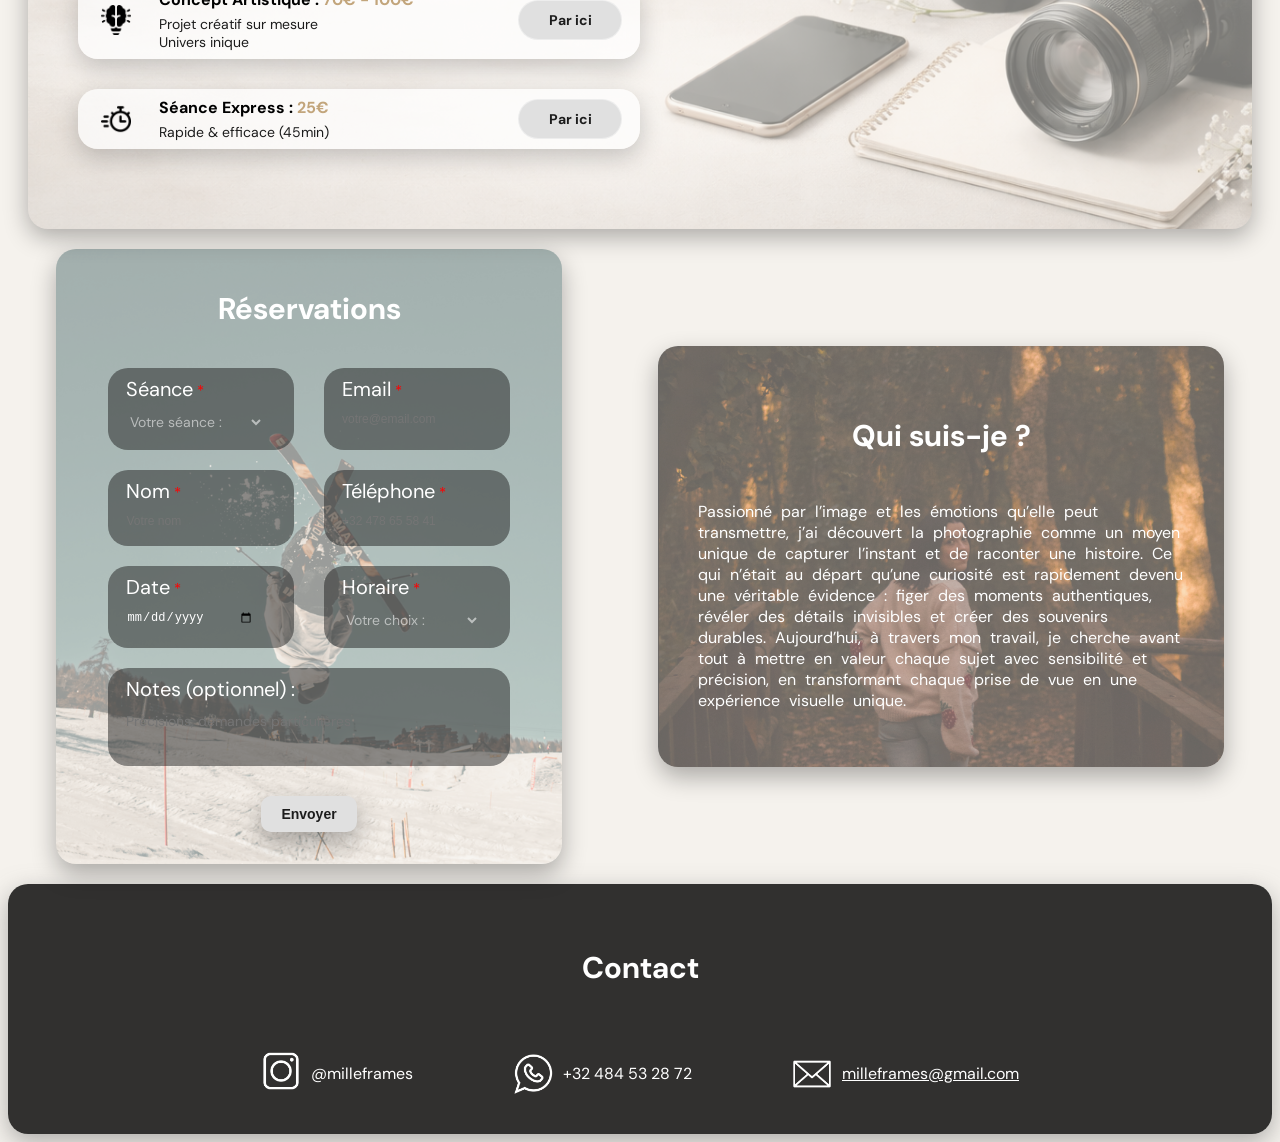
==== commit 597444ff: "modif couleur mail en footer" ====
--- a/index.html
+++ b/index.html
@@ -237,10 +237,7 @@
                         <input type="hidden" name="_subject" value="Nouvelle réservation">
                         <input type="hidden" name="_captcha" value="false">
                         <input type="hidden" name="_template" value="table">
-
-                                                        <!--  remplacer le lien par l'url du site  -->
-
-                        <input type="hidden" name="_next" value="http://127.0.0.1:5500/Merci.html">
+                        <input type="hidden" name="_next" value="http://sherlogolms.github.io/MilleFrames/Merci.html">
                         <button class="btn-reservation">Envoyer</button>
                     </div>
                 </form>
@@ -282,7 +279,7 @@
             </div>
             <div class="email">
                 <img class="logo-email" src="IMG/mail.png">
-                <a href="mailto:milleframes@gmail.com">milleframes@gmail.com</a>
+                <a class ="mail" href="mailto:milleframes@gmail.com">milleframes@gmail.com</a>
             </div>
         </div>
     </footer>
--- a/styles.css
+++ b/styles.css
@@ -3,7 +3,6 @@
     background:#f5f2ed;
     background-size:cover;
     font-family: "DM Sans";
-    color:#1c1c1c;
 }
 
 @font-face 
@@ -29,6 +28,10 @@
 p
 {
     font-size:20px;
+}
+a
+{
+    color:inherit;
 }
 header
 {
@@ -802,6 +805,10 @@
     display: flex;
     flex-direction: row;
 }
+.email a
+{
+    color:white;
+}
 .insta
 {
     display: flex;
@@ -862,6 +869,7 @@
         align-items: center;
         gap:20px;
         padding:0;
+        width:100%;
     }
     header .main
     {
@@ -875,9 +883,15 @@
     {
         display: flex;
         flex-direction: column;
+        align-items: center;
         margin-top:0;
         min-width: 0;
         height: auto;
+        box-sizing: border-box;
+    }
+    body .email 
+    {
+        color:white;
     }
     h3 
     {
@@ -890,6 +904,10 @@
     {
         text-align: center;
         font-size:20px;
+    }
+    a
+    {
+        color:inherit !important;
     }
     .icon-rond
     {
@@ -982,6 +1000,7 @@
         padding:20px;
         margin-top:20px;
         margin-bottom:0;
+        width:90%;
         height:auto;
     }
 
@@ -1062,12 +1081,12 @@
     {
         margin:20px 0 0 0;
         display: flex;
-        justify-content: flex-start;
+        justify-content: center;
         flex-direction: column;
         position: relative;
         overflow: hidden;
-        max-width: 100%;
         box-sizing: border-box;
+        width:100%;
     }
     #corps .background
     {
@@ -1349,12 +1368,21 @@
     .email a
     {
         font-size:10px;
+        color:white;
+    }
+    .mail 
+    {
+        color:white;
     }
     .whatsapp
     {
         height:auto;
         width:100%;
         padding:0;
+    }
+    .whatsapp p 
+    {
+        color:white;
     }
     #contact
     {
@@ -1371,6 +1399,9 @@
     {
         font-size: 10px;
         color:white;
-    
-    }
-}
+    }
+    #contact a 
+    {
+        color:white;
+    }
+}
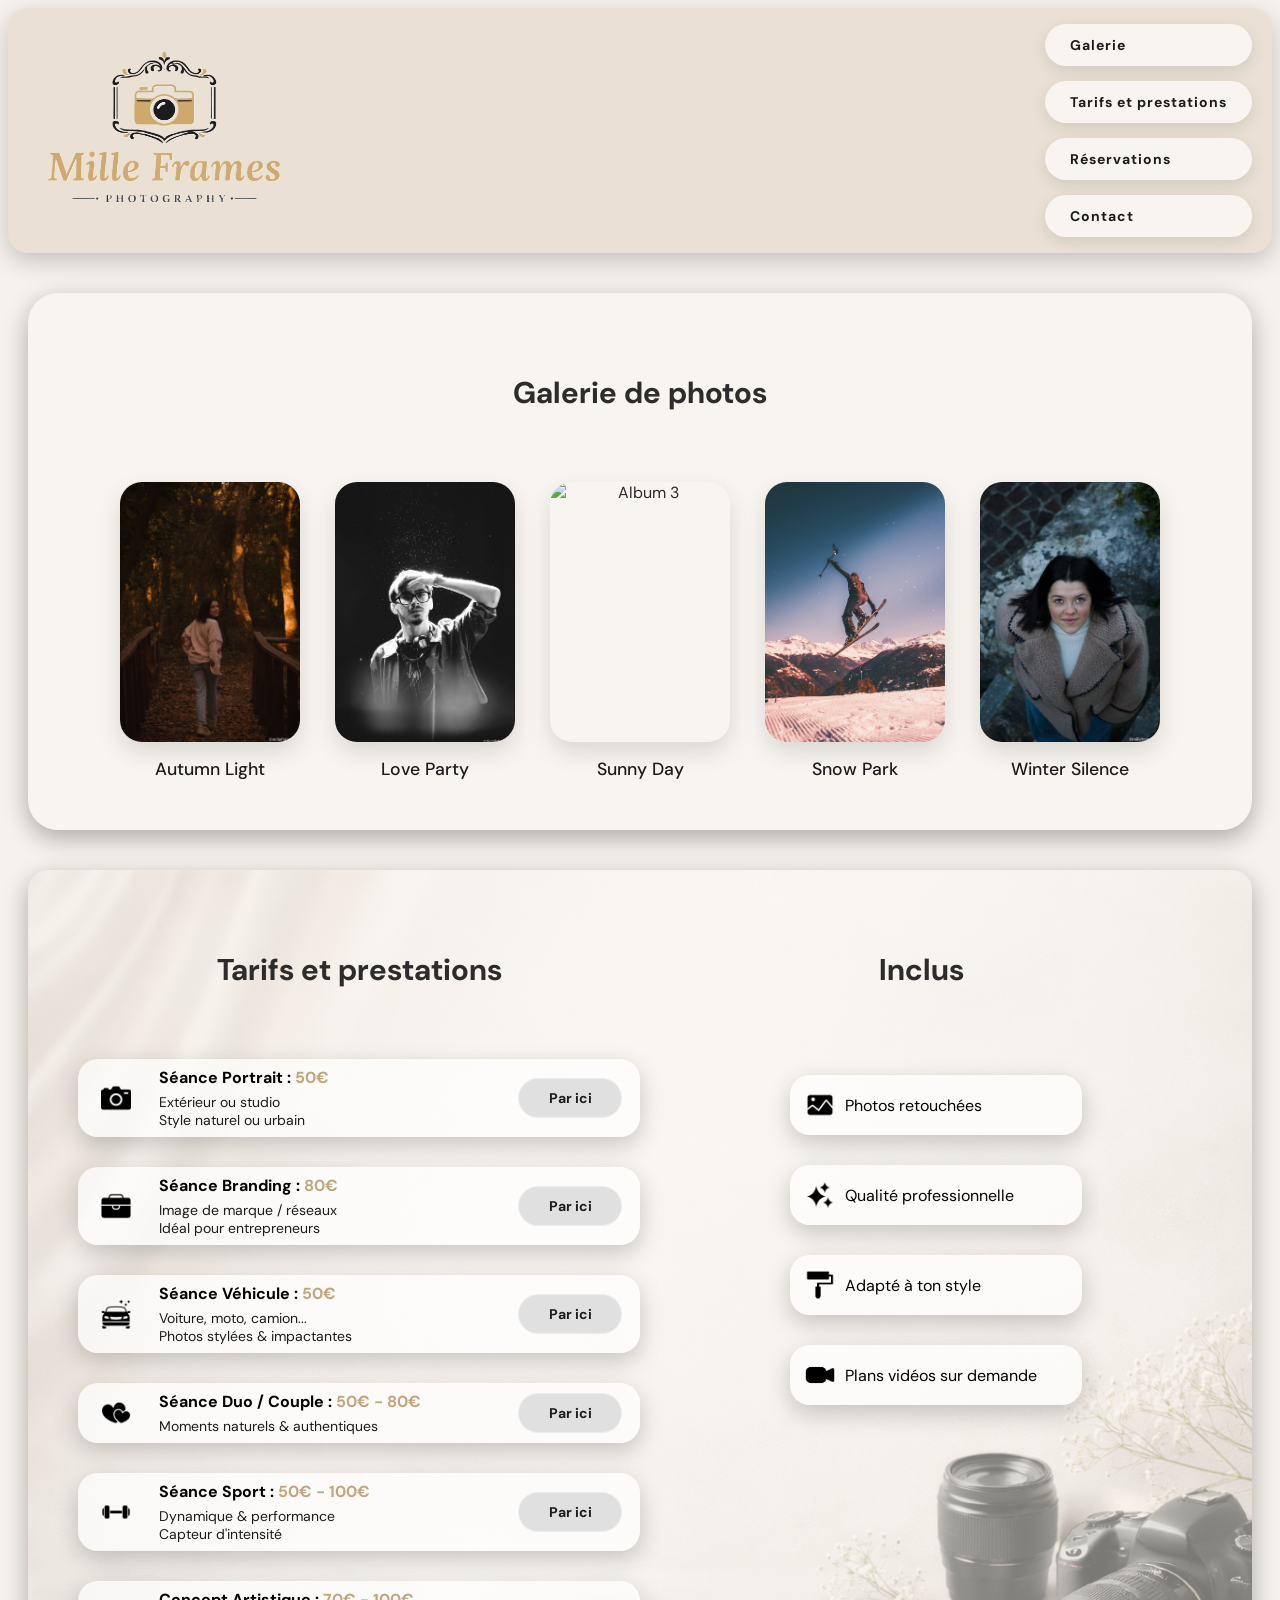
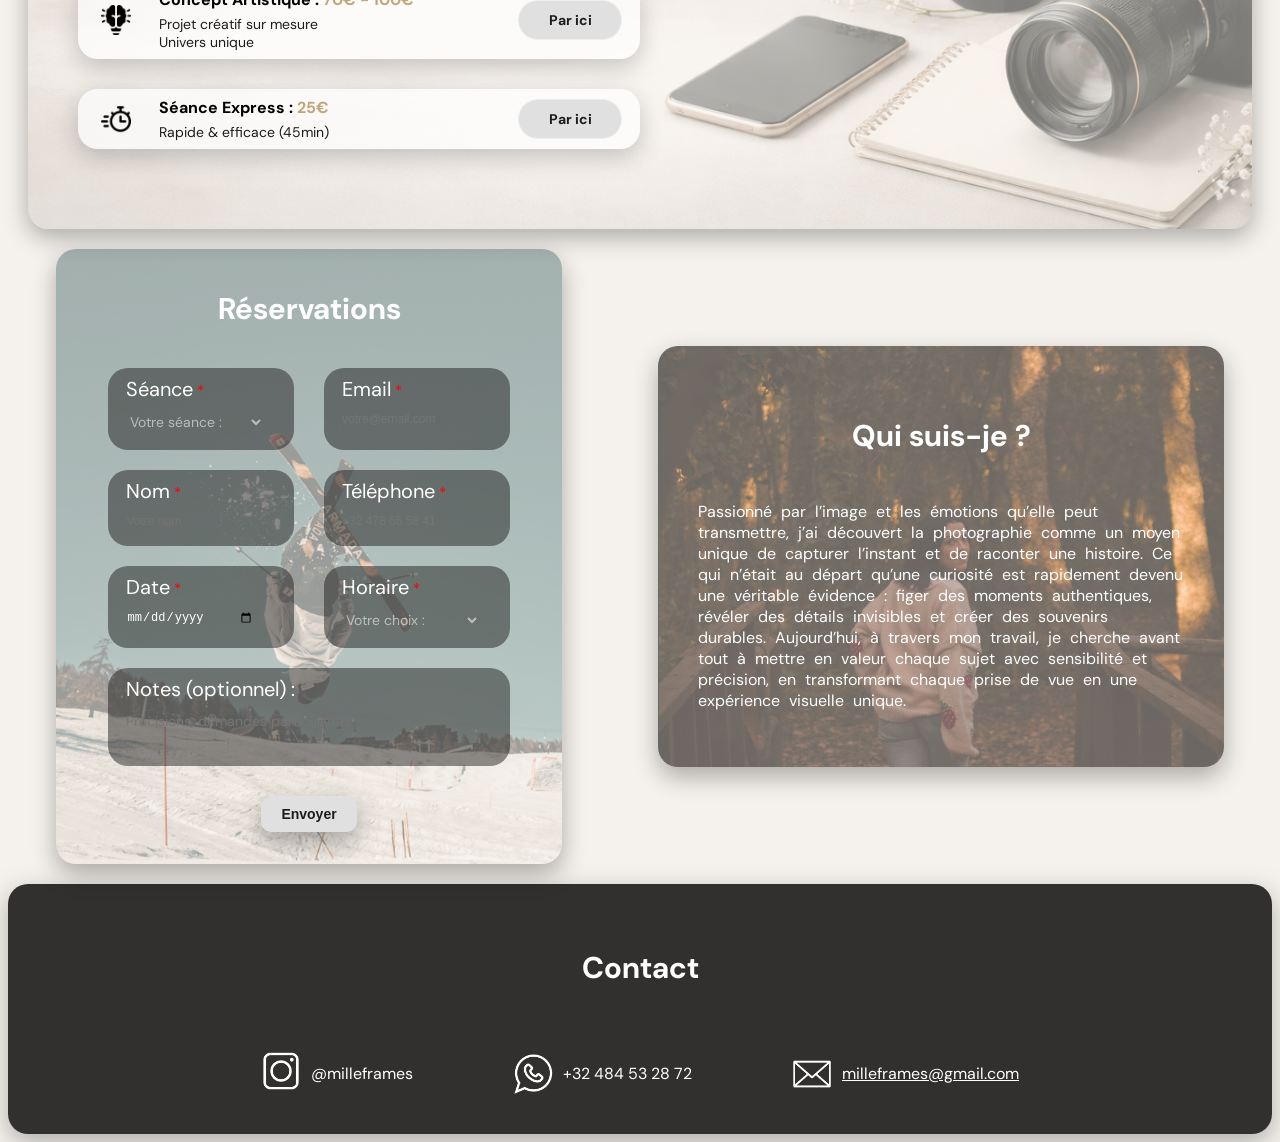
==== commit d1982322: "synchro" ====
--- a/index.html
+++ b/index.html
@@ -134,7 +134,7 @@
                                 <img class="img" src="IMG/crea.png">
                                 <div class="texte">
                                     <div class="titre">Concept Artistique :<span class="price-color"> 70€ - 100€</span></div>
-                                    <div class="description">Projet créatif sur mesure<br>Univers inique</div>
+                                    <div class="description">Projet créatif sur mesure<br>Univers unique</div>
                                 </div>
                             </div>
                         <a class="button"href="#reservation">Par ici</a>
--- a/styles.css
+++ b/styles.css
@@ -861,12 +861,16 @@
 
 @media screen and (max-width:768px)
 {
-
+    html, body 
+    {
+        overflow-x: hidden;
+    }
     header
     {
         display: flex;
         flex-direction: column;
         align-items: center;
+        justify-content: center;
         gap:20px;
         padding:0;
         width:100%;
@@ -874,6 +878,9 @@
     header .main
     {
         margin:0;
+        display: flex;
+        justify-content:center;
+        align-items: center;
     }
     header .nav-list
     {
@@ -914,7 +921,7 @@
         margin:0;
         width:60%;
         height:auto;
-        padding:20px 100px;
+        padding-top:20px;
     }
     .main
     {
@@ -962,7 +969,7 @@
         flex-wrap: nowrap;
         overflow-x: auto;
         overflow-y: hidden;
-        gap:16px;
+        gap:20px;
         padding:5px;
         scroll-snap-type: x mandatory;
         -webkit-overflow-scrollig:touch;
@@ -979,7 +986,7 @@
     .album
     {
         flex: 0 0 auto;
-        width: 140px;
+        width: 170px;
         height:auto;
         scroll-snap-align: start;
         box-shadow: none;
@@ -1003,7 +1010,6 @@
         width:90%;
         height:auto;
     }
-
     .gallery-section h2 {
         font-size: 2rem;
         margin-bottom: 30px;
@@ -1052,10 +1058,16 @@
     {
         display: flex;
         flex-direction: column;
+        align-items: center;
         width:100%;
         box-sizing:border-box;
         margin:0;
         padding:60px;
+    }
+    .galerie-img
+    {
+        width:80%;
+        height:auto;
     }
     #lightboxImg
     {
@@ -1383,6 +1395,7 @@
     .whatsapp p 
     {
         color:white;
+        text-decoration: none;
     }
     #contact
     {
@@ -1399,9 +1412,11 @@
     {
         font-size: 10px;
         color:white;
+        text-decoration: none;
     }
     #contact a 
     {
         color:white;
-    }
-}
+        text-decoration: none;
+    }
+}
